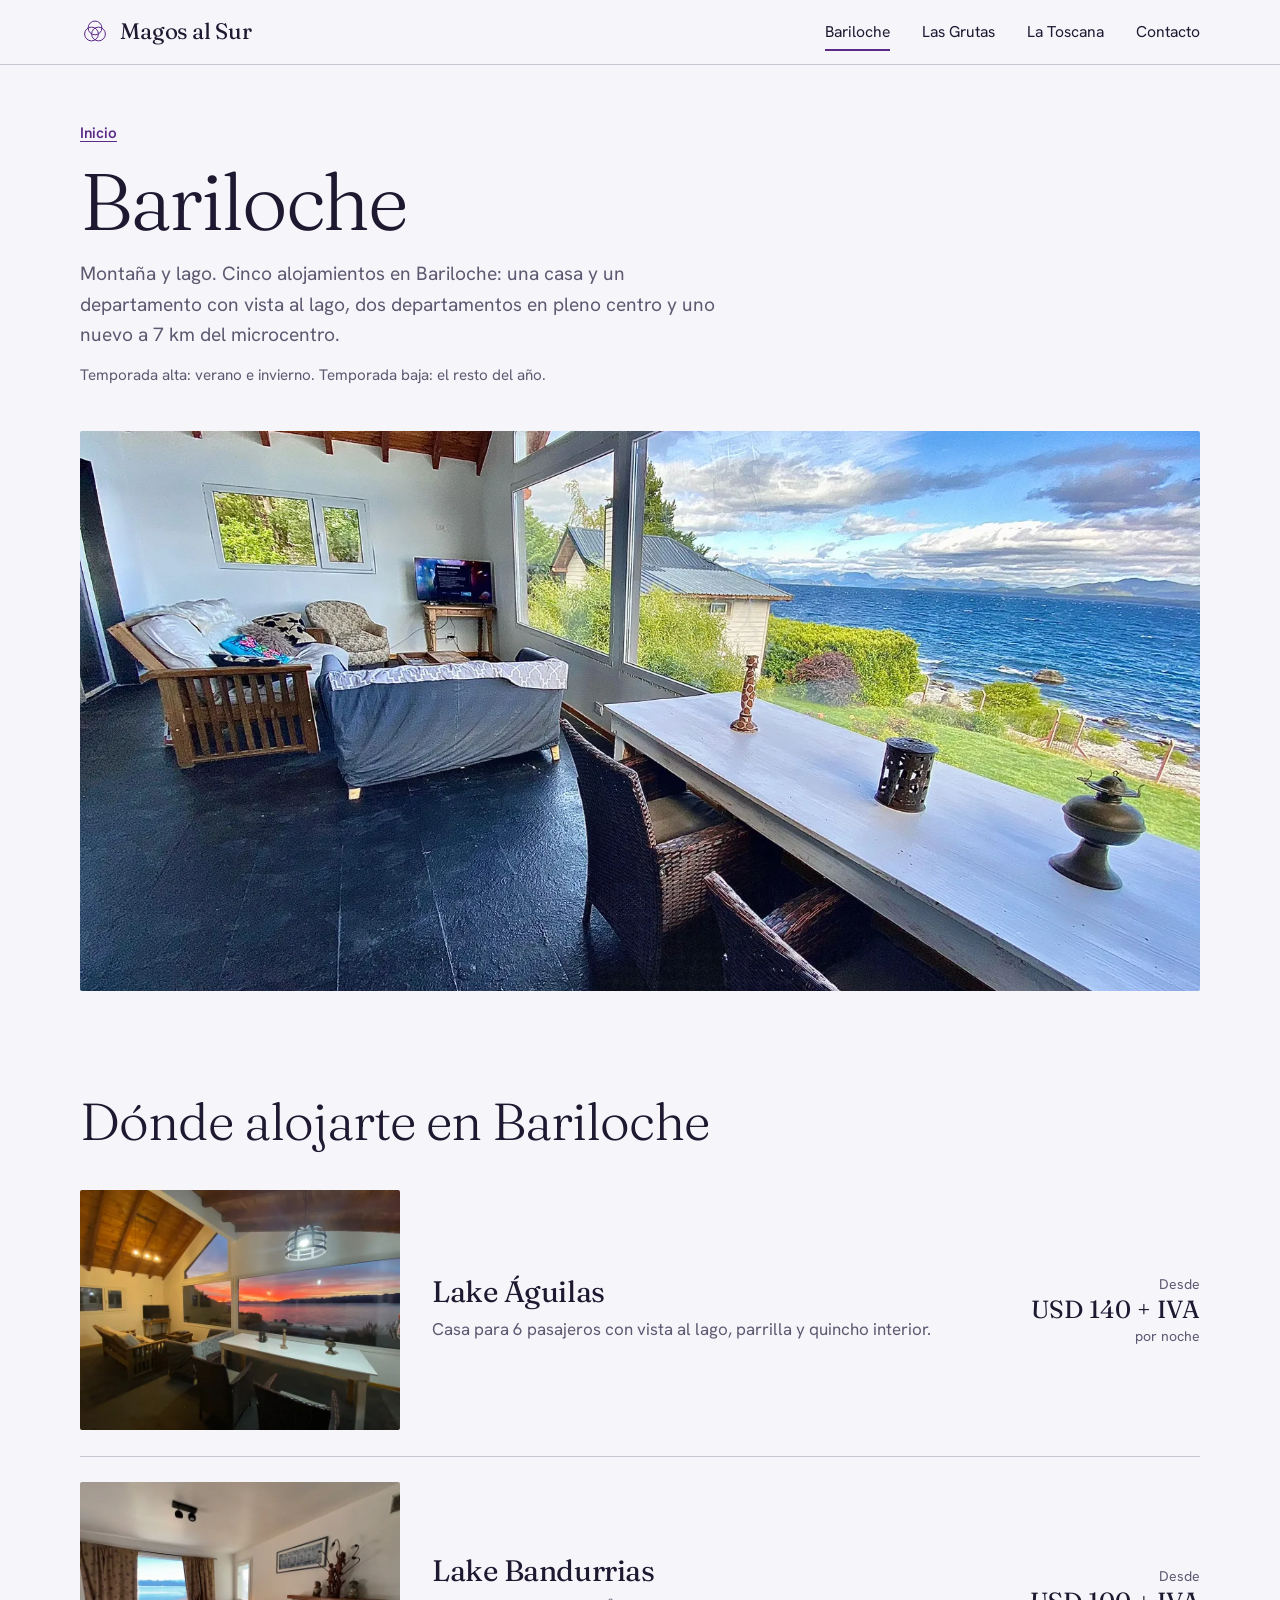
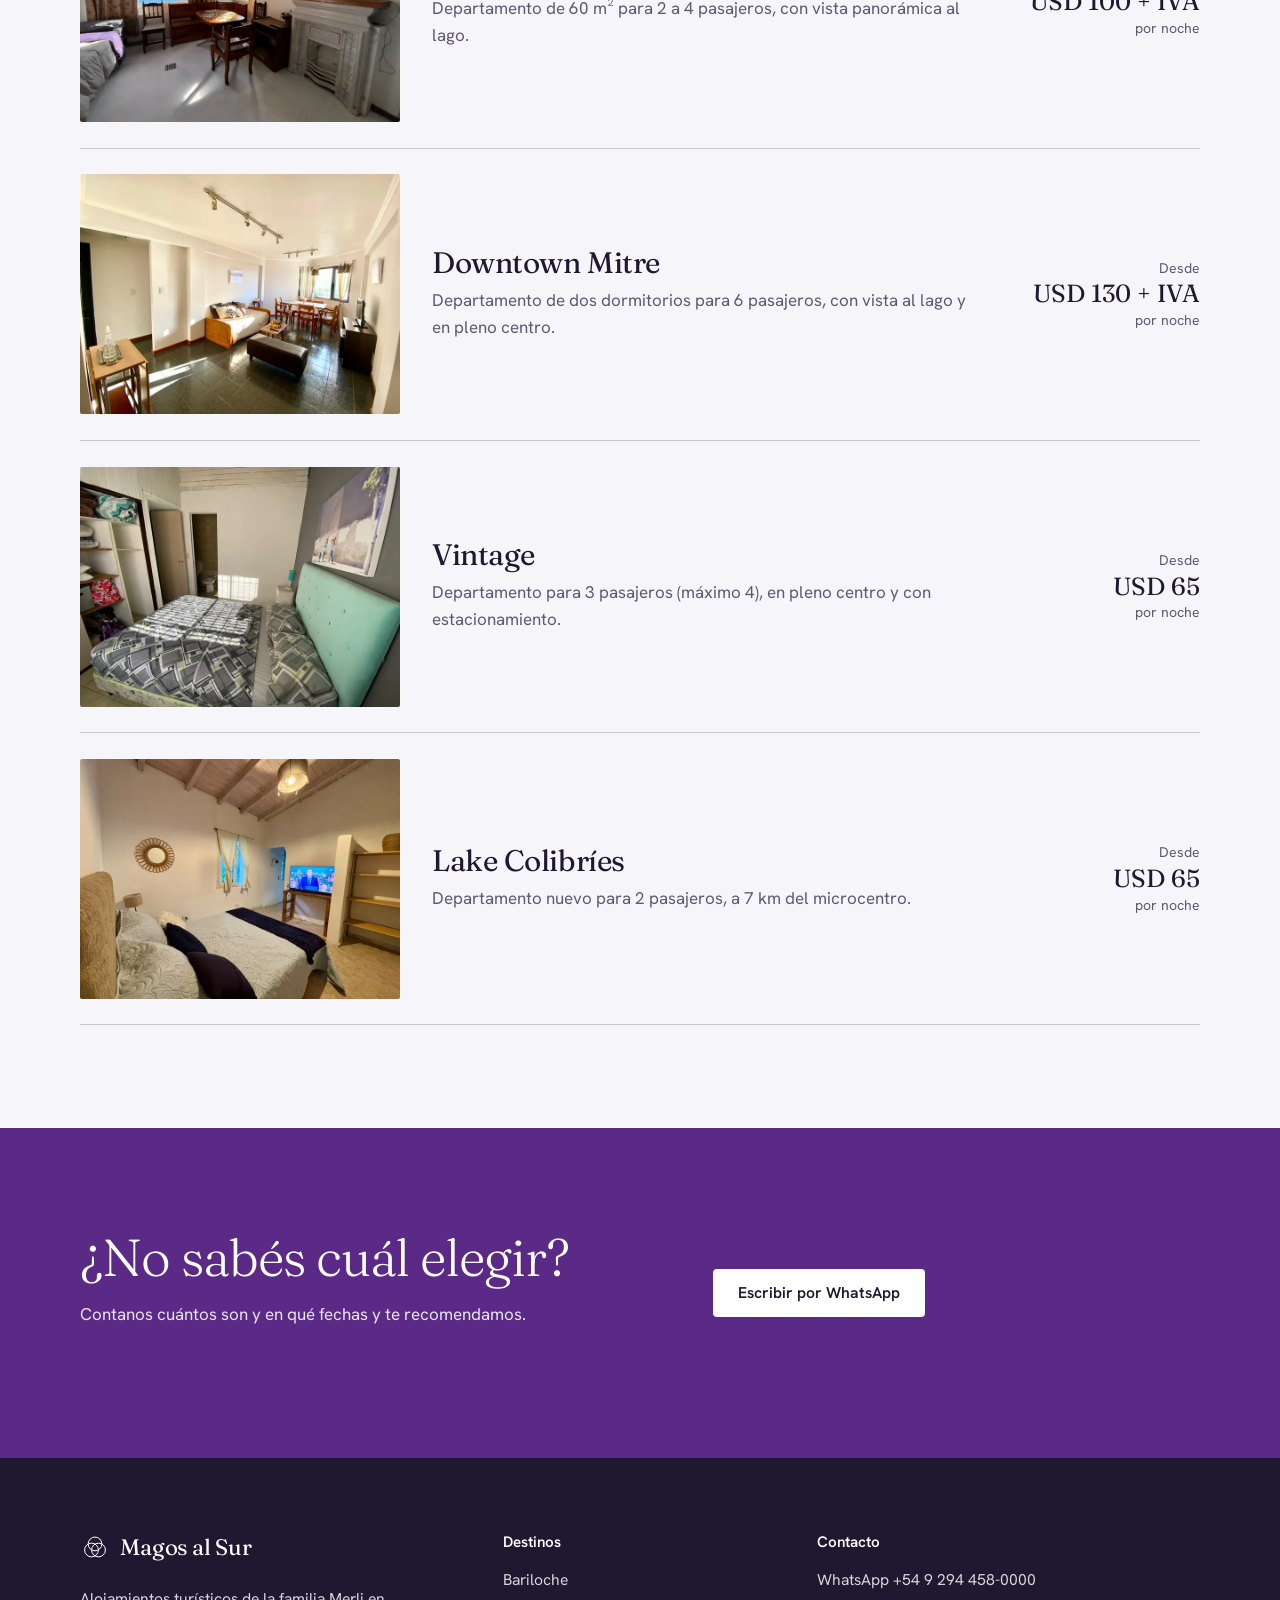
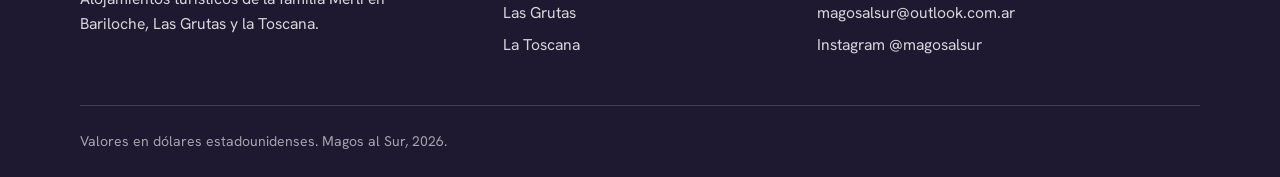
==== bariloche.html @ 8225b398 "Datos" ====
<!doctype html>
<html lang="es-AR">
<head>
<meta charset="utf-8">
<meta name="viewport" content="width=device-width, initial-scale=1">
<title>Bariloche: alojamientos | Magos al Sur</title>
<meta name="description" content="Alojamientos turísticos en Bariloche: casa y departamentos con vista al lago y en el centro.">
<meta property="og:type" content="website">
<meta property="og:locale" content="es_AR">
<meta property="og:site_name" content="Magos al Sur">
<meta property="og:title" content="Bariloche: alojamientos | Magos al Sur">
<meta property="og:description" content="Alojamientos turísticos en Bariloche: casa y departamentos con vista al lago y en el centro.">
<meta name="theme-color" content="#5B2A86">
<link rel="icon" href="favicon.svg" type="image/svg+xml">
<link rel="preload" href="assets/fonts/fraunces-latin-wght-normal.woff2" as="font" type="font/woff2" crossorigin>
<link rel="preload" href="assets/fonts/hanken-grotesk-latin-wght-normal.woff2" as="font" type="font/woff2" crossorigin>
<link rel="stylesheet" href="styles.css">

</head>
<body>
<a class="skip" href="#contenido">Ir al contenido</a>
<header class="site-header">
  <div class="wrap site-header__bar">
    <a class="brand" href="index.html" aria-label="Magos al Sur, inicio"><svg class="ring" width="30" height="30" viewBox="0 0 48 48" fill="none" stroke="currentColor" stroke-width="1.6" aria-hidden="true"><circle cx="24" cy="17.5" r="11"/><circle cx="29.6" cy="27.2" r="11"/><circle cx="18.4" cy="27.2" r="11"/></svg><span>Magos al Sur</span></a>
    <button class="nav-toggle" type="button" aria-expanded="false" aria-controls="menu">Menú</button>
    <nav class="nav" id="menu" aria-label="Principal"><ul><li><a href="bariloche.html" aria-current="page">Bariloche</a></li><li><a href="las-grutas.html">Las Grutas</a></li><li><a href="la-toscana.html">La Toscana</a></li><li><a href="index.html#contacto">Contacto</a></li></ul></nav>
  </div>
</header>
<main id="contenido">

<section class="page-head">
  <div class="wrap">
    <p class="crumb"><a href="index.html">Inicio</a></p>
    <h1>Bariloche</h1>
    <p class="page-head__lede">Montaña y lago. Cinco alojamientos en Bariloche: una casa y un departamento con vista al lago, dos departamentos en pleno centro y uno nuevo a 7 km del microcentro.</p>
    <p class="page-head__note">Temporada alta: verano e invierno. Temporada baja: el resto del año.</p>
  </div>
</section>
<div class="wrap"><div class="dest-hero"><img src="assets/img/aguilas-1.webp" width="1600" height="1200" alt="Living de Lake Águilas con ventanal sobre el lago Nahuel Huapi" class="dest-hero__img" style="object-position:50% 50%" fetchpriority="high" decoding="async"></div></div>
<section class="section">
  <div class="wrap">
    <h2>Dónde alojarte en Bariloche</h2>
    <div class="stays stays--page">
        <a class="stay" href="alojamientos/lake-aguilas.html">
          <span class="stay__media"><img src="assets/img/aguilas-2-sm.webp" width="720" height="540" alt="Atardecer rojo sobre el lago visto desde el living" class="stay__img" style="object-position:50% 55%" loading="lazy" decoding="async"></span>
          <span class="stay__text">
            <span class="stay__name">Lake Águilas</span>
            <span class="stay__summary">Casa para 6 pasajeros con vista al lago, parrilla y quincho interior.</span>
          </span>
          <span class="stay__price"><span class="stay__from">Desde</span><span class="stay__amount">USD 140 + IVA</span><span class="stay__unit">por noche</span></span>
        </a>
        <a class="stay" href="alojamientos/lake-bandurrias.html">
          <span class="stay__media"><img src="assets/img/bandurrias-2-sm.webp" width="720" height="540" alt="Living con vista al lago, banco esquinero, mesa y hogar" class="stay__img" style="object-position:50% 50%" loading="lazy" decoding="async"></span>
          <span class="stay__text">
            <span class="stay__name">Lake Bandurrias</span>
            <span class="stay__summary">Departamento de 60 m² para 2 a 4 pasajeros, con vista panorámica al lago.</span>
          </span>
          <span class="stay__price"><span class="stay__from">Desde</span><span class="stay__amount">USD 100 + IVA</span><span class="stay__unit">por noche</span></span>
        </a>
        <a class="stay" href="alojamientos/downtown-mitre.html">
          <span class="stay__media"><img src="assets/img/mitre-1-sm.webp" width="720" height="540" alt="Living comedor luminoso con sillón cama y mesa con sillas" class="stay__img" style="object-position:50% 55%" loading="lazy" decoding="async"></span>
          <span class="stay__text">
            <span class="stay__name">Downtown Mitre</span>
            <span class="stay__summary">Departamento de dos dormitorios para 6 pasajeros, con vista al lago y en pleno centro.</span>
          </span>
          <span class="stay__price"><span class="stay__from">Desde</span><span class="stay__amount">USD 130 + IVA</span><span class="stay__unit">por noche</span></span>
        </a>
        <a class="stay" href="alojamientos/vintage.html">
          <span class="stay__media"><img src="assets/img/vintage-2-sm.webp" width="720" height="540" alt="Dormitorio matrimonial con cabecera verde agua" class="stay__img" style="object-position:50% 55%" loading="lazy" decoding="async"></span>
          <span class="stay__text">
            <span class="stay__name">Vintage</span>
            <span class="stay__summary">Departamento para 3 pasajeros (máximo 4), en pleno centro y con estacionamiento.</span>
          </span>
          <span class="stay__price"><span class="stay__from">Desde</span><span class="stay__amount">USD 65</span><span class="stay__unit">por noche</span></span>
        </a>
        <a class="stay" href="alojamientos/lake-colibries.html">
          <span class="stay__media"><img src="assets/img/colibries-1-sm.webp" width="720" height="540" alt="Dormitorio con cama doble, televisor y estantes" class="stay__img" style="object-position:50% 55%" loading="lazy" decoding="async"></span>
          <span class="stay__text">
            <span class="stay__name">Lake Colibríes</span>
            <span class="stay__summary">Departamento nuevo para 2 pasajeros, a 7 km del microcentro.</span>
          </span>
          <span class="stay__price"><span class="stay__from">Desde</span><span class="stay__amount">USD 65</span><span class="stay__unit">por noche</span></span>
        </a>
    </div>
  </div>
</section>
<section class="section section--violet">
  <div class="wrap contact">
    <div>
      <h2>¿No sabés cuál elegir?</h2>
      <p class="section__lede">Contanos cuántos son y en qué fechas y te recomendamos.</p>
    </div>
    <div><a class="btn btn--light" href="https://wa.me/5492944580000?text=Hola%21%20Quisiera%20consultar%20disponibilidad%20en%20Bariloche." rel="noopener">Escribir por WhatsApp</a></div>
  </div>
</section>

</main>
<footer class="site-footer">
  <div class="wrap site-footer__grid">
    <div class="site-footer__brand">
      <span class="brand brand--footer"><svg class="ring" width="30" height="30" viewBox="0 0 48 48" fill="none" stroke="currentColor" stroke-width="1.6" aria-hidden="true"><circle cx="24" cy="17.5" r="11"/><circle cx="29.6" cy="27.2" r="11"/><circle cx="18.4" cy="27.2" r="11"/></svg><span>Magos al Sur</span></span>
      <p>Alojamientos turísticos de la familia Merli en Bariloche, Las Grutas y la Toscana.</p>
    </div>
    <div>
      <h2 class="site-footer__title">Destinos</h2>
      <ul class="plain"><li><a href="bariloche.html">Bariloche</a></li><li><a href="las-grutas.html">Las Grutas</a></li><li><a href="la-toscana.html">La Toscana</a></li></ul>
    </div>
    <div>
      <h2 class="site-footer__title">Contacto</h2>
      <ul class="plain">
        <li><a href="https://wa.me/5492944580000?text=Hola%21%20Quisiera%20hacer%20una%20consulta." rel="noopener">WhatsApp +54 9 294 458-0000</a></li>
        <li><a href="mailto:magosalsur@outlook.com.ar">magosalsur@outlook.com.ar</a></li>
        <li><a href="https://www.instagram.com/magosalsur/" rel="noopener" target="_blank">Instagram @magosalsur</a></li>
      </ul>
    </div>
  </div>
  <div class="wrap"><p class="site-footer__legal">Valores en dólares estadounidenses. Magos al Sur, 2026.</p></div>
</footer>
<script src="script.js" defer></script>
</body>
</html>
---- styles.css ----
/* Magos al Sur — estilos
   Un solo lugar para cambiar la marca: las variables de :root. */

@font-face {
  font-family: "Fraunces";
  src: url("assets/fonts/fraunces-latin-wght-normal.woff2") format("woff2");
  font-weight: 100 900;
  font-style: normal;
  font-display: swap;
}
@font-face {
  font-family: "Hanken Grotesk";
  src: url("assets/fonts/hanken-grotesk-latin-wght-normal.woff2") format("woff2");
  font-weight: 100 900;
  font-style: normal;
  font-display: swap;
}

:root {
  --paper: #f6f5fa;
  --ink: #1e1830;
  --muted: #5e5870;
  --violet: #5b2a86;
  --violet-deep: #43206a;
  --silver: #c4c7d2;
  --lilac: #ece8f4;

  --serif: "Fraunces", Georgia, "Times New Roman", serif;
  --sans: "Hanken Grotesk", system-ui, -apple-system, "Segoe UI", sans-serif;

  --gutter: clamp(1.25rem, 4vw, 3rem);
  --max: 76rem;
  --header: 4rem;
}

*, *::before, *::after { box-sizing: border-box; }
html { scroll-behavior: smooth; -webkit-text-size-adjust: 100%; }
body {
  margin: 0;
  background: var(--paper);
  color: var(--ink);
  font-family: var(--sans);
  font-size: 1.0625rem;
  line-height: 1.6;
  -webkit-font-smoothing: antialiased;
}
img { display: block; max-width: 100%; height: auto; }
a { color: inherit; }
ul { margin: 0; padding: 0; }
:focus-visible { outline: 3px solid var(--violet); outline-offset: 3px; }
.section--violet :focus-visible, .hero :focus-visible, .site-footer :focus-visible { outline-color: #fff; }

.wrap { width: 100%; max-width: var(--max); margin-inline: auto; padding-inline: var(--gutter); }
.skip { position: absolute; left: -999px; top: 0; background: var(--ink); color: #fff; padding: .75rem 1rem; z-index: 100; }
.skip:focus { left: 0; }
.plain { list-style: none; }

/* ------------------------------------------------------------ cabecera */
.site-header {
  position: sticky; top: 0; z-index: 20;
  background: var(--paper);
  border-bottom: 1px solid var(--silver);
}
.site-header__bar { height: var(--header); display: flex; align-items: center; justify-content: space-between; gap: 1.5rem; }
.brand {
  display: inline-flex; align-items: center; gap: .65rem;
  color: var(--violet); text-decoration: none;
  font-family: var(--serif); font-size: 1.4rem; font-weight: 400; letter-spacing: -.01em;
}
.brand span { color: var(--ink); }
.brand--footer { color: #fff; }
.brand--footer span { color: #fff; }
.nav ul { list-style: none; display: flex; gap: 2rem; }
.nav a { text-decoration: none; font-size: .98rem; padding-block: .4rem; border-bottom: 2px solid transparent; }
.nav a:hover { border-bottom-color: var(--violet); }
.nav a[aria-current="page"] { border-bottom-color: var(--violet); }
.nav-toggle {
  display: none; font: inherit; font-size: .95rem; font-weight: 600;
  background: none; border: 1.5px solid var(--ink); color: var(--ink);
  padding: .4rem .9rem; border-radius: 4px; cursor: pointer;
}

/* ------------------------------------------------------------- botones */
.btn {
  display: inline-flex; align-items: center; justify-content: center;
  padding: .85rem 1.5rem; border-radius: 4px;
  font-family: var(--sans); font-size: .98rem; font-weight: 600; line-height: 1.2;
  text-decoration: none; border: 1.5px solid transparent; cursor: pointer; text-align: center;
}
.btn--primary { background: var(--violet); color: #fff; }
.btn--primary:hover { background: var(--violet-deep); }
.btn--light { background: #fff; color: var(--ink); }
.btn--light:hover { background: var(--lilac); }
.btn--outline-light { border-color: rgba(255, 255, 255, .75); color: #fff; }
.btn--outline-light:hover { background: rgba(255, 255, 255, .14); }
.btn--outline { border-color: var(--ink); color: var(--ink); }
.btn--outline:hover { background: var(--lilac); }
.btn--block { display: flex; width: 100%; }
.link { color: var(--violet); font-weight: 600; text-underline-offset: .25em; }
.link:hover { color: var(--violet-deep); }

/* ---------------------------------------------------------------- hero */
.hero { position: relative; height: calc(100svh - var(--header)); min-height: 34rem; max-height: 58rem; background: var(--ink); overflow: hidden; }
.hero__img { position: absolute; inset: 0; width: 100%; height: 100%; object-fit: cover; }
.hero::after { content: ""; position: absolute; inset: 0; background: linear-gradient(to top, rgba(30, 24, 48, .82) 0%, rgba(30, 24, 48, .35) 38%, rgba(30, 24, 48, 0) 65%); }
.hero__inner { position: relative; z-index: 1; height: 100%; display: flex; flex-direction: column; justify-content: flex-end; padding-bottom: clamp(2rem, 6vw, 4.5rem); color: #fff; }
.hero__title { margin: 0; font-family: var(--serif); font-weight: 300; font-size: clamp(3.4rem, 12.5vw, 10.5rem); line-height: .9; letter-spacing: -.035em; }
.hero__tagline { margin: 2.25rem 0 .5rem; font-family: var(--serif); font-weight: 300; font-size: clamp(1.45rem, 3.2vw, 2.3rem); line-height: 1.15; }
.hero__sub { margin: 0; max-width: 34rem; color: rgba(255, 255, 255, .9); }
.hero__actions { display: flex; flex-wrap: wrap; gap: .85rem; margin-top: 1.75rem; }

/* ------------------------------------------------------------ secciones */
.section { padding-block: clamp(3.5rem, 8vw, 6.5rem); }
.section--tight { padding-block: clamp(2.25rem, 5vw, 3.75rem); }
.section--tint { background: var(--lilac); }
.section--violet { background: var(--violet); color: #fff; }
h1, h2, h3 { font-family: var(--serif); font-weight: 300; letter-spacing: -.02em; }
.section h2, .detail h2, .aside h2 { margin: 0 0 1rem; font-size: clamp(2rem, 4.5vw, 3.25rem); line-height: 1.05; }
.section__lede { max-width: 38rem; margin: 0 0 1.75rem; color: var(--muted); }
.section--violet .section__lede { color: rgba(255, 255, 255, .88); }

/* -------------------------------------------------------------- lugares */
.places { display: grid; grid-template-columns: repeat(3, 1fr); gap: 1.25rem; margin-top: 2.25rem; }
.place { position: relative; display: block; aspect-ratio: 3 / 4; overflow: hidden; border-radius: 2px; color: #fff; text-decoration: none; background: var(--ink); isolation: isolate; }
.place__img { position: absolute; inset: 0; width: 100%; height: 100%; object-fit: cover; }
.place::after { content: ""; position: absolute; inset: 0; z-index: 0; background: linear-gradient(to top, rgba(30, 24, 48, .8) 0%, rgba(30, 24, 48, 0) 55%); }
.place__body { position: absolute; z-index: 1; left: 0; right: 0; bottom: 0; padding: 1.5rem; display: grid; gap: .15rem; }
.place__name { font-family: var(--serif); font-size: clamp(1.75rem, 3vw, 2.4rem); font-weight: 300; letter-spacing: -.02em; line-height: 1.05; }
.place__tag { font-size: .95rem; color: rgba(255, 255, 255, .88); }
.place:hover .place__name { text-decoration: underline; text-underline-offset: .18em; text-decoration-thickness: 1px; }

/* --------------------------------------------------------- alojamientos */
.group { margin-top: 3.25rem; }
.group__head { display: flex; flex-wrap: wrap; align-items: baseline; justify-content: space-between; gap: .35rem 1.5rem; padding-bottom: .85rem; border-bottom: 1.5px solid var(--ink); }
.group__head h3 { margin: 0; font-size: clamp(1.6rem, 3vw, 2.1rem); font-weight: 400; }
.group__head h3 a { text-decoration: none; }
.group__head h3 a:hover { text-decoration: underline; text-underline-offset: .2em; }
.group__head p { margin: 0; color: var(--muted); font-size: .95rem; }

.stays > .stay { border-bottom: 1px solid var(--silver); }
.stay { display: grid; grid-template-columns: minmax(0, 20rem) minmax(0, 1fr) auto; gap: 2rem; align-items: center; padding-block: 1.6rem; text-decoration: none; }
.stay__media { display: block; overflow: hidden; border-radius: 2px; }
.stay__img { width: 100%; aspect-ratio: 4 / 3; object-fit: cover; }
.stay__text { display: grid; gap: .45rem; }
.stay__name { font-family: var(--serif); font-size: clamp(1.45rem, 2.6vw, 1.85rem); font-weight: 400; letter-spacing: -.015em; line-height: 1.1; }
.stay:hover .stay__name { color: var(--violet); text-decoration: underline; text-underline-offset: .18em; text-decoration-thickness: 1px; }
.stay__summary { color: var(--muted); max-width: 34rem; }
.stay__price { display: grid; justify-items: end; text-align: right; min-width: 9.5rem; }
.stay__from, .stay__unit { font-size: .88rem; color: var(--muted); }
.stay__amount { font-family: var(--serif); font-size: 1.55rem; font-weight: 400; line-height: 1.2; }
.stay__amount--ask { font-size: 1.15rem; font-family: var(--sans); font-weight: 600; color: var(--violet); }

/* ------------------------------------------------------------- familia */
.family { display: grid; grid-template-columns: minmax(0, 1.3fr) minmax(0, 1fr); gap: 3rem; align-items: center; }
.family h2 { margin-bottom: 1.25rem; }
.family p { max-width: 36rem; margin: 0 0 1rem; }
.family__mark { color: var(--violet); justify-self: center; opacity: .9; }
.family__mark .ring { stroke-width: 1; width: min(18rem, 60vw); height: auto; }

/* ------------------------------------------------------------ contacto */
.contact { display: grid; grid-template-columns: minmax(0, 1.2fr) minmax(0, 1fr); gap: 3rem; align-items: center; }
.contact h2 { margin-bottom: 1rem; }
.contact__list { margin: 0; display: grid; gap: 1.25rem; }
.contact__list dt { font-size: .9rem; color: rgba(255, 255, 255, .78); }
.contact__list dd { margin: 0; font-family: var(--serif); font-size: clamp(1.25rem, 2.4vw, 1.6rem); font-weight: 300; overflow-wrap: anywhere; }
.contact__list a { text-decoration: none; border-bottom: 1px solid rgba(255, 255, 255, .45); }
.contact__list a:hover { border-bottom-color: #fff; }

/* ------------------------------------------------------- páginas internas */
.page-head { padding-top: clamp(2rem, 5vw, 3.5rem); padding-bottom: clamp(1.75rem, 4vw, 2.75rem); }
.crumb { margin: 0 0 1rem; font-size: .95rem; }
.crumb a { color: var(--violet); font-weight: 600; text-underline-offset: .2em; }
.page-head h1 { margin: 0; font-size: clamp(2.6rem, 7vw, 5rem); line-height: 1; letter-spacing: -.03em; }
.page-head__lede { max-width: 40rem; margin: 1.1rem 0 0; font-size: 1.2rem; color: var(--muted); }
.page-head__note { margin: .75rem 0 0; font-size: .95rem; color: var(--muted); }

.facts { margin: 2rem 0 0; display: grid; grid-template-columns: repeat(auto-fit, minmax(9.5rem, 1fr)); gap: 1.25rem 2rem; padding-block: 1.25rem; border-block: 1px solid var(--silver); }
.facts dt { font-size: .88rem; color: var(--muted); }
.facts dd { margin: .1rem 0 0; font-family: var(--serif); font-size: 1.25rem; font-weight: 400; line-height: 1.25; }

.hero-photo, .dest-hero { display: block; overflow: hidden; border-radius: 2px; background: var(--ink); }
.hero-photo__img, .dest-hero__img { width: 100%; aspect-ratio: 16 / 8; object-fit: cover; max-height: 72vh; }
.hero-photo { cursor: zoom-in; }

.detail { display: grid; grid-template-columns: minmax(0, 1fr) 22rem; gap: clamp(2rem, 6vw, 5rem); align-items: start; }
.detail__main h2 { font-size: clamp(1.6rem, 3vw, 2.1rem); font-weight: 400; margin: 2.25rem 0 .9rem; }
.detail__main h2:first-child { margin-top: 0; }
.detail__main p { max-width: 38rem; margin: 0 0 1rem; }
.checklist { list-style: none; display: grid; gap: .6rem; max-width: 38rem; }
.checklist li { position: relative; padding-left: 1.6rem; }
.checklist li::before { content: ""; position: absolute; left: 0; top: .6em; width: .7rem; height: .7rem; border: 1.5px solid var(--violet); border-radius: 50%; }

.aside { position: sticky; top: calc(var(--header) + 1.25rem); background: #fff; border: 1px solid var(--silver); border-radius: 4px; padding: 1.6rem; display: grid; gap: .9rem; }
.aside h2 { font-size: 1.7rem !important; font-weight: 400; margin: 0 !important; }
.season h3 { margin: 0 0 .35rem; font-family: var(--sans); font-size: .95rem; font-weight: 600; letter-spacing: 0; color: var(--ink); }
.rates { margin: 0; }
.rate { display: flex; justify-content: space-between; align-items: baseline; gap: 1rem; padding-block: .5rem; border-bottom: 1px solid var(--lilac); }
.rate dt { color: var(--muted); font-size: .95rem; }
.rate dd { margin: 0; font-family: var(--serif); font-size: 1.25rem; font-weight: 400; white-space: nowrap; }
.aside__note { margin: 0; font-size: .9rem; color: var(--muted); }
.aside__ask { margin: 0; color: var(--muted); }

.gallery { columns: 3; column-gap: 1rem; }
.gallery--1 { columns: 1; max-width: 46rem; }
.gallery--2 { columns: 2; }
.gallery a { display: block; margin-bottom: 1rem; break-inside: avoid; overflow: hidden; border-radius: 2px; cursor: zoom-in; }
.gallery img { width: 100%; height: auto; }

/* ------------------------------------------------------------- visor */
.lightbox { border: 0; padding: 0; margin: 0; width: 100vw; height: 100vh; max-width: none; max-height: none; background: transparent; color: #fff; }
.lightbox::backdrop { background: rgba(20, 15, 30, .94); }
.lightbox__stage { position: absolute; inset: 0; display: grid; place-items: center; padding: 3.5rem 4rem; }
.lightbox__img { max-width: 100%; max-height: 100%; object-fit: contain; }
.lightbox__btn { position: absolute; background: rgba(255, 255, 255, .12); color: #fff; border: 0; width: 3rem; height: 3rem; border-radius: 50%; font-size: 1.5rem; line-height: 1; cursor: pointer; display: grid; place-items: center; }
.lightbox__btn:hover { background: rgba(255, 255, 255, .26); }
.lightbox__close { top: 1rem; right: 1rem; }
.lightbox__prev { left: 1rem; top: 50%; transform: translateY(-50%); }
.lightbox__next { right: 1rem; top: 50%; transform: translateY(-50%); }
.lightbox__count { position: absolute; left: 0; right: 0; bottom: 1rem; text-align: center; font-size: .9rem; color: rgba(255, 255, 255, .8); }

/* --------------------------------------------------------------- pie */
.site-footer { background: var(--ink); color: rgba(255, 255, 255, .82); padding-top: clamp(3rem, 6vw, 4.5rem); font-size: .98rem; }
.site-footer__grid { display: grid; grid-template-columns: 1.4fr 1fr 1.4fr; gap: 2.5rem; }
.site-footer__brand p { max-width: 20rem; margin: 1rem 0 0; }
.site-footer__title { margin: 0 0 .8rem; font-family: var(--sans); font-size: .95rem; font-weight: 600; letter-spacing: 0; color: #fff; }
.site-footer .plain { display: grid; gap: .45rem; }
.site-footer a { text-decoration: none; overflow-wrap: anywhere; }
.site-footer a:hover { text-decoration: underline; text-underline-offset: .2em; }
.site-footer__legal { margin: 3rem 0 0; padding-block: 1.5rem; border-top: 1px solid rgba(255, 255, 255, .16); font-size: .88rem; color: rgba(255, 255, 255, .6); }

/* ------------------------------------------------------- responsive */
@media (max-width: 62rem) {
  .gallery { columns: 2; }
  .site-footer__grid { grid-template-columns: 1fr 1fr; }
  .site-footer__brand { grid-column: 1 / -1; }
}
@media (max-width: 52rem) {
  .nav-toggle { display: inline-block; }
  .nav { position: absolute; top: var(--header); left: 0; right: 0; background: var(--paper); border-bottom: 1px solid var(--silver); display: none; }
  .nav.is-open { display: block; }
  .nav ul { flex-direction: column; gap: 0; padding: .5rem var(--gutter) 1rem; }
  .nav a { display: block; padding-block: .75rem; border-bottom: 1px solid var(--lilac); }

  .hero { min-height: 30rem; }
  .places { grid-template-columns: 1fr; }
  .place { aspect-ratio: 4 / 3; }
  .stay { grid-template-columns: 1fr; gap: 1rem; padding-block: 1.5rem; }
  .stay__price { justify-items: start; text-align: left; grid-auto-flow: column; align-items: baseline; gap: .5rem; min-width: 0; }
  .family, .contact { grid-template-columns: 1fr; gap: 2rem; }
  .family__mark { justify-self: start; }
  .detail { grid-template-columns: 1fr; }
  .aside { position: static; }
  .hero-photo__img, .dest-hero__img { aspect-ratio: 4 / 3; }
  .lightbox__stage { padding: 3.5rem 1rem; }
  .lightbox__prev { left: .5rem; }
  .lightbox__next { right: .5rem; }
}
@media (max-width: 36rem) {
  .gallery { columns: 1; }
  .site-footer__grid { grid-template-columns: 1fr; }
}
@media (prefers-reduced-motion: reduce) {
  html { scroll-behavior: auto; }
}
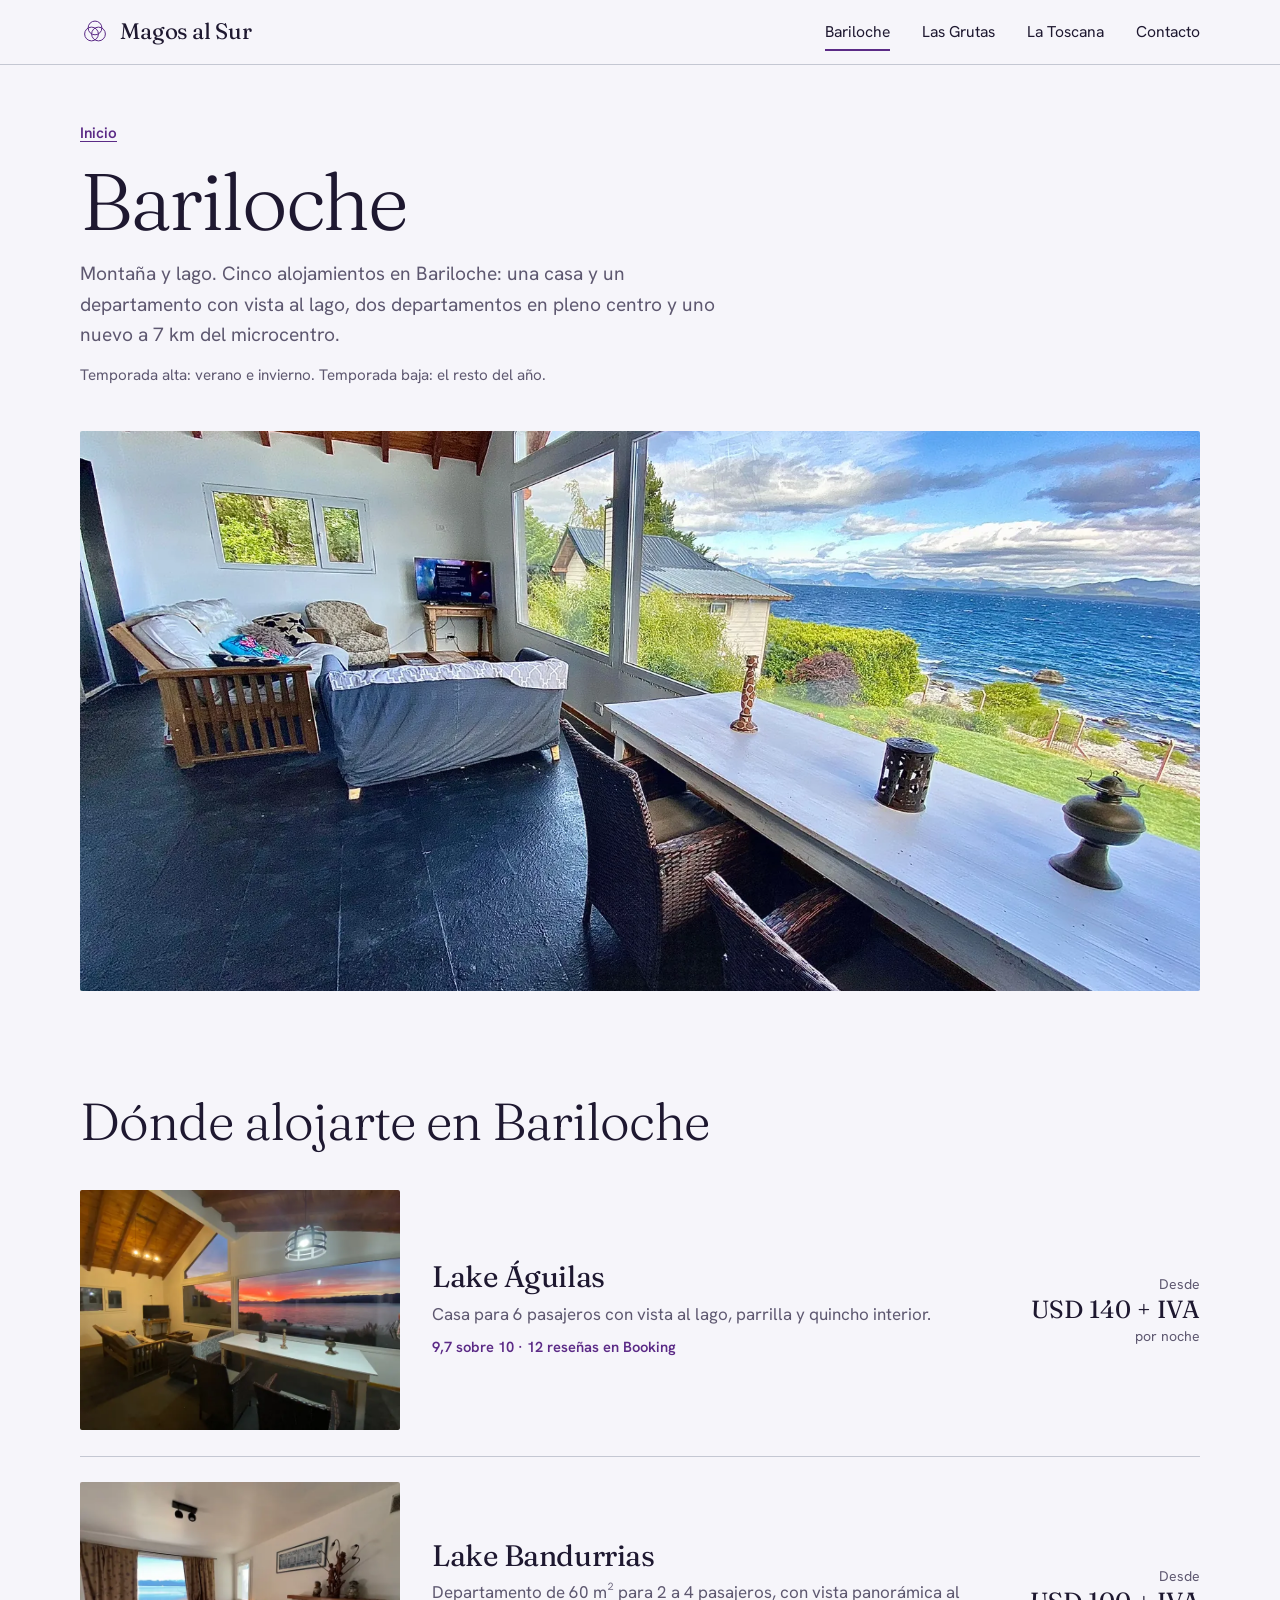
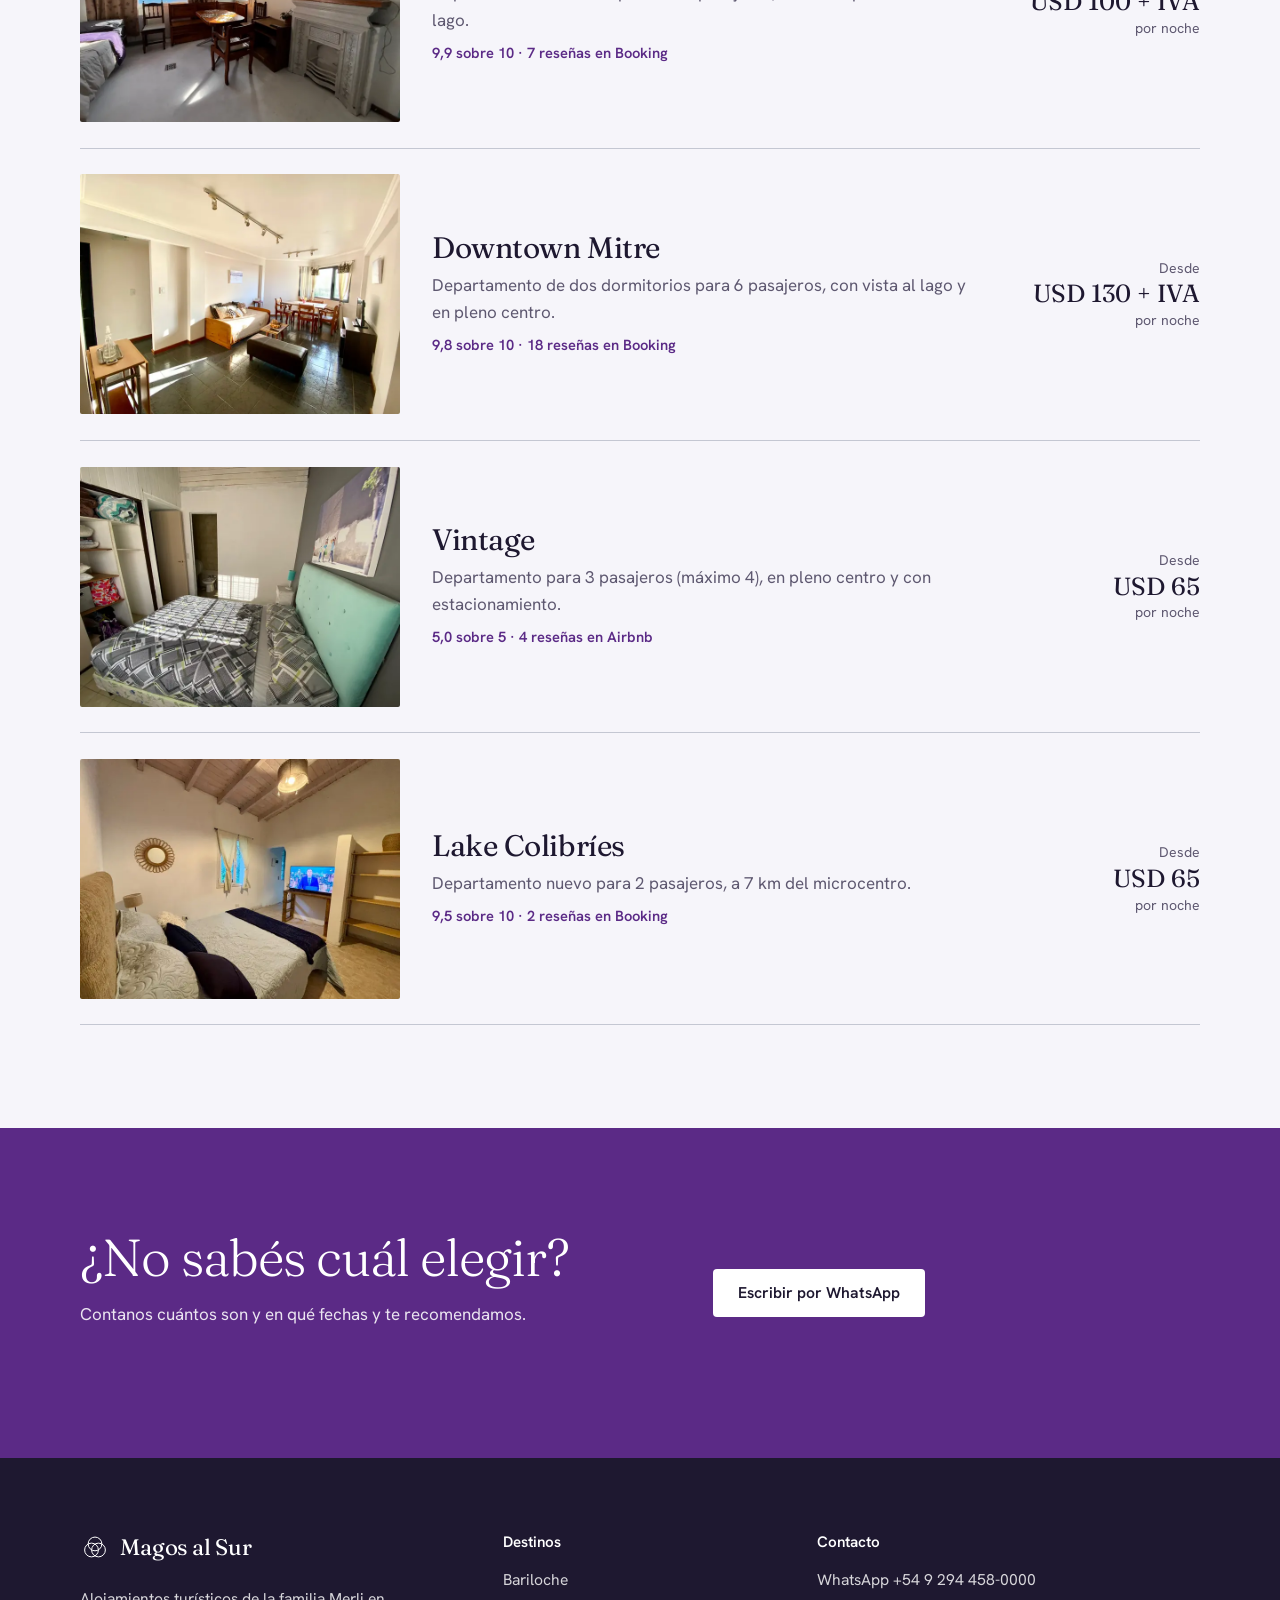
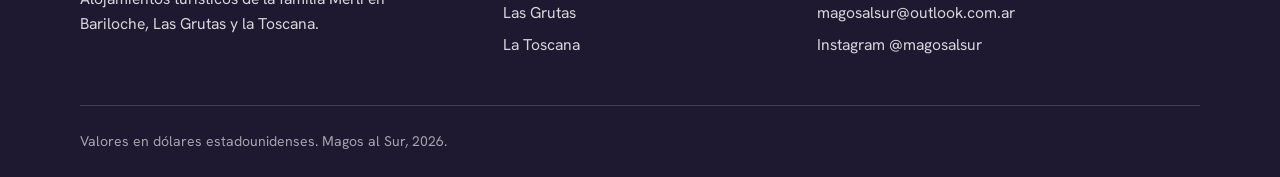
==== commit ac5d9ed0: "Correcciones" ====
--- a/bariloche.html
+++ b/bariloche.html
@@ -46,6 +46,7 @@
           <span class="stay__text">
             <span class="stay__name">Lake Águilas</span>
             <span class="stay__summary">Casa para 6 pasajeros con vista al lago, parrilla y quincho interior.</span>
+            <span class="stay__rating">9,7 sobre 10 · 12 reseñas en Booking</span>
           </span>
           <span class="stay__price"><span class="stay__from">Desde</span><span class="stay__amount">USD 140 + IVA</span><span class="stay__unit">por noche</span></span>
         </a>
@@ -54,6 +55,7 @@
           <span class="stay__text">
             <span class="stay__name">Lake Bandurrias</span>
             <span class="stay__summary">Departamento de 60 m² para 2 a 4 pasajeros, con vista panorámica al lago.</span>
+            <span class="stay__rating">9,9 sobre 10 · 7 reseñas en Booking</span>
           </span>
           <span class="stay__price"><span class="stay__from">Desde</span><span class="stay__amount">USD 100 + IVA</span><span class="stay__unit">por noche</span></span>
         </a>
@@ -62,6 +64,7 @@
           <span class="stay__text">
             <span class="stay__name">Downtown Mitre</span>
             <span class="stay__summary">Departamento de dos dormitorios para 6 pasajeros, con vista al lago y en pleno centro.</span>
+            <span class="stay__rating">9,8 sobre 10 · 18 reseñas en Booking</span>
           </span>
           <span class="stay__price"><span class="stay__from">Desde</span><span class="stay__amount">USD 130 + IVA</span><span class="stay__unit">por noche</span></span>
         </a>
@@ -70,6 +73,7 @@
           <span class="stay__text">
             <span class="stay__name">Vintage</span>
             <span class="stay__summary">Departamento para 3 pasajeros (máximo 4), en pleno centro y con estacionamiento.</span>
+            <span class="stay__rating">5,0 sobre 5 · 4 reseñas en Airbnb</span>
           </span>
           <span class="stay__price"><span class="stay__from">Desde</span><span class="stay__amount">USD 65</span><span class="stay__unit">por noche</span></span>
         </a>
@@ -78,6 +82,7 @@
           <span class="stay__text">
             <span class="stay__name">Lake Colibríes</span>
             <span class="stay__summary">Departamento nuevo para 2 pasajeros, a 7 km del microcentro.</span>
+            <span class="stay__rating">9,5 sobre 10 · 2 reseñas en Booking</span>
           </span>
           <span class="stay__price"><span class="stay__from">Desde</span><span class="stay__amount">USD 65</span><span class="stay__unit">por noche</span></span>
         </a>
@@ -114,7 +119,10 @@
       </ul>
     </div>
   </div>
-  <div class="wrap"><p class="site-footer__legal">Valores en dólares estadounidenses. Magos al Sur, 2026.</p></div>
+  <div class="wrap">
+    <p class="site-footer__legal">Valores en dólares estadounidenses. Magos al Sur, 2026.
+      <span class="visits" id="visits" hidden></span></p>
+  </div>
 </footer>
 <script src="script.js" defer></script>
 </body>
--- a/styles.css
+++ b/styles.css
@@ -262,3 +262,27 @@
 @media (prefers-reduced-motion: reduce) {
   html { scroll-behavior: auto; }
 }
+
+/* ------------------------------------------------------------- reseñas */
+.rv { display: grid; grid-template-columns: minmax(0, 18rem) minmax(0, 1fr); gap: 2rem 4rem; align-items: start; padding-block: 1.5rem; border-block: 1px solid var(--silver); }
+.rv__num { margin: 0; font-family: var(--serif); font-size: clamp(3.5rem, 8vw, 5.5rem); font-weight: 300; line-height: 1; letter-spacing: -.03em; }
+.rv__num span { font-size: 1.1rem; letter-spacing: 0; color: var(--muted); font-family: var(--sans); }
+.rv__meta { margin: .5rem 0 .75rem; color: var(--muted); }
+.rv__cats { margin: 0; display: grid; grid-template-columns: repeat(auto-fit, minmax(10rem, 1fr)); gap: 1rem 2rem; }
+.rv__cats dt { font-size: .88rem; color: var(--muted); }
+.rv__cats dd { margin: .1rem 0 0; font-family: var(--serif); font-size: 1.35rem; font-weight: 400; }
+.rv__quotes { display: grid; grid-template-columns: repeat(auto-fit, minmax(17rem, 1fr)); gap: 2rem; margin-top: 2rem; }
+.rv__quote { margin: 0; padding-left: 1.25rem; border-left: 2px solid var(--violet); }
+.rv__quote blockquote { margin: 0; }
+.rv__quote p { margin: 0 0 .75rem; font-family: var(--serif); font-size: 1.2rem; font-weight: 300; line-height: 1.45; }
+.rv__quote figcaption { font-size: .92rem; color: var(--muted); }
+@media (max-width: 52rem) { .rv { grid-template-columns: 1fr; } }
+
+/* ------------------------------------------------------ contador de visitas */
+.visits { display: block; margin-top: .35rem; }
+.visits[hidden] { display: none; }
+
+.rv__note { margin: 1.5rem 0 0; font-size: .9rem; color: var(--muted); }
+.rv__quote figcaption a { color: var(--violet); font-weight: 600; text-underline-offset: .2em; }
+.rv__quotes--home { margin-top: 2.5rem; }
+.stay__rating { font-size: .92rem; font-weight: 600; color: var(--violet); }
